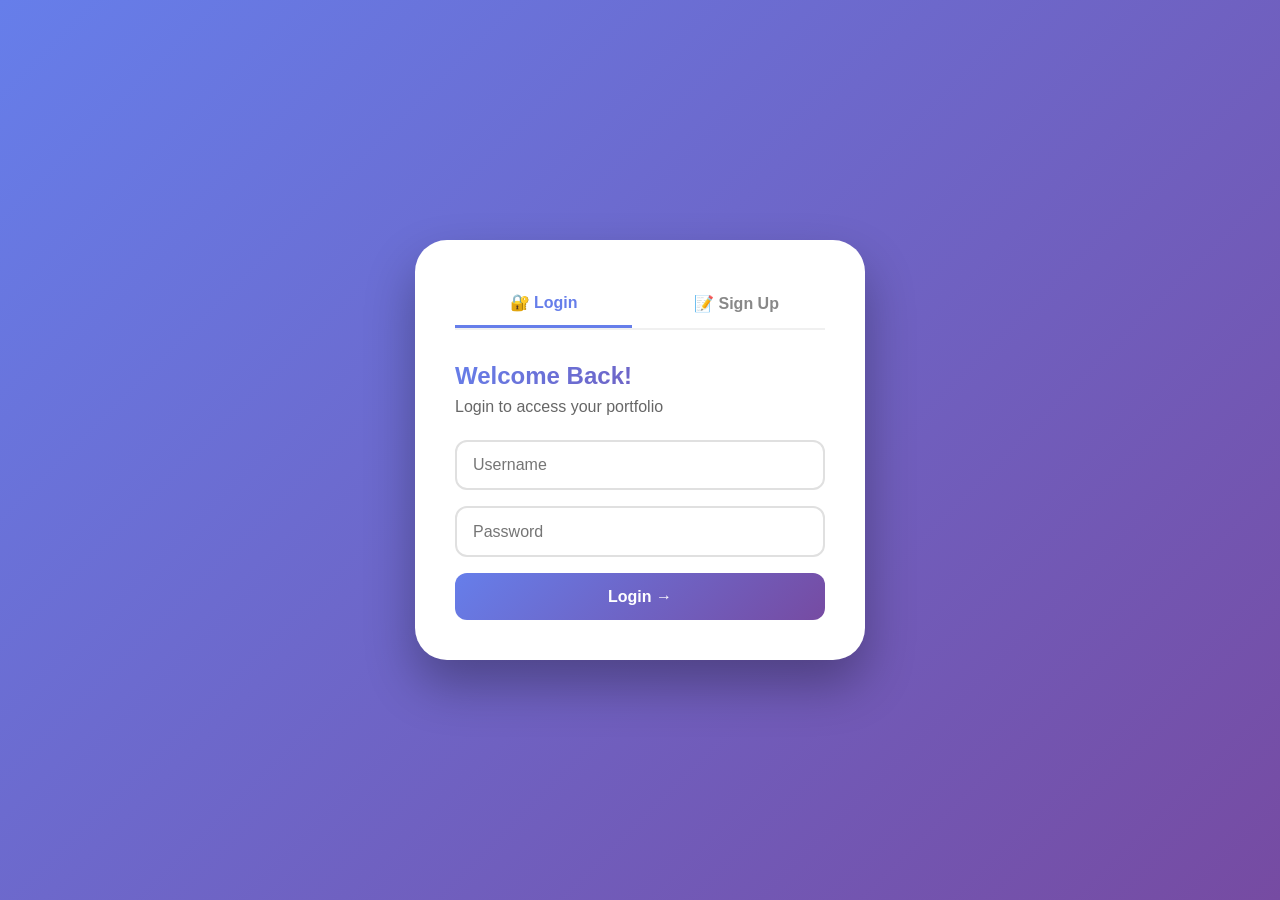
==== dashboard.html @ aa543118 "Update dashboard.html" ====
<!DOCTYPE html>
<html lang="en">
<head>
    <meta charset="UTF-8">
    <meta name="viewport" content="width=device-width, initial-scale=1.0">
    <title>My Dashboard | Student Portfolio Hub</title>
    <link rel="stylesheet" href="style.css">
    <style>
        .my-profile-container {
            max-width: 900px;
            margin: 0 auto;
            padding: 6rem 2rem 2rem;
        }
        .profile-cover {
            background: linear-gradient(135deg, #667eea, #764ba2);
            border-radius: 24px;
            padding: 2rem;
            color: white;
            text-align: center;
            margin-bottom: 2rem;
            position: relative;
            overflow: hidden;
        }
        .profile-cover::before {
            content: '';
            position: absolute;
            width: 200%;
            height: 200%;
            background: radial-gradient(circle, rgba(255,255,255,0.1) 1px, transparent 1px);
            background-size: 40px 40px;
            animation: moveBackground 20s linear infinite;
        }
        @keyframes moveBackground {
            0% { transform: translate(0,0); }
            100% { transform: translate(40px,40px); }
        }
        .profile-large-avatar {
            width: 150px;
            height: 150px;
            background: rgba(255,255,255,0.2);
            border-radius: 50%;
            display: flex;
            align-items: center;
            justify-content: center;
            font-size: 3.5rem;
            font-weight: bold;
            margin: 0 auto 1rem;
            border: 4px solid white;
            object-fit: cover;
            position: relative;
            z-index: 1;
        }
        .profile-stats {
            display: flex;
            justify-content: center;
            gap: 2rem;
            margin-top: 1rem;
            flex-wrap: wrap;
            position: relative;
            z-index: 1;
        }
        .stat-box {
            background: rgba(255,255,255,0.15);
            padding: 0.5rem 1.5rem;
            border-radius: 40px;
            text-align: center;
        }
        .stat-number {
            font-size: 1.5rem;
            font-weight: bold;
        }
        .section-card {
            background: white;
            border-radius: 20px;
            padding: 1.5rem;
            margin-bottom: 1.5rem;
            box-shadow: 0 5px 20px rgba(0,0,0,0.08);
            transition: transform 0.3s;
        }
        .section-card:hover {
            transform: translateY(-5px);
        }
        .section-title {
            color: #667eea;
            margin-bottom: 1rem;
            padding-bottom: 0.5rem;
            border-bottom: 2px solid #f0f0f0;
            display: flex;
            align-items: center;
            gap: 0.5rem;
        }
        .project-card {
            background: #f8fafc;
            padding: 1rem;
            border-radius: 12px;
            margin-bottom: 1rem;
            border-left: 4px solid #667eea;
        }
        .achievement-badge {
            display: inline-block;
            background: #fef3c7;
            padding: 0.4rem 1rem;
            border-radius: 20px;
            margin: 0.3rem;
            font-size: 0.85rem;
        }
        .contact-info {
            display: flex;
            align-items: center;
            gap: 1rem;
            flex-wrap: wrap;
            background: #f8fafc;
            padding: 1rem;
            border-radius: 12px;
        }
        .action-buttons {
            display: flex;
            gap: 1rem;
            justify-content: center;
            margin-top: 1rem;
        }
        .btn-edit, .btn-view-students {
            display: inline-block;
            padding: 0.8rem 1.5rem;
            border-radius: 40px;
            text-decoration: none;
            font-weight: 600;
            transition: transform 0.2s;
        }
        .btn-edit {
            background: white;
            color: #667eea;
            border: 2px solid white;
        }
        .btn-view-students {
            background: rgba(255,255,255,0.2);
            color: white;
            border: 2px solid white;
        }
        .btn-edit:hover, .btn-view-students:hover {
            transform: translateY(-2px);
        }
        @media (max-width: 768px) {
            .my-profile-container {
                padding: 5rem 1rem 1rem;
            }
            .profile-stats {
                gap: 1rem;
            }
        }
    </style>
</head>
<body>
    <nav>
        <div class="nav-container">
            <div class="logo">🎓 My Portfolio</div>
            <ul class="nav-links">
                <li><a href="dashboard.html">🏠 My Profile</a></li>
                <li><a href="students.html">👥 All Students</a></li>
                <li><a href="editor.html">✏️ Edit Portfolio</a></li>
                <li><a href="messaging.html">💬 Messages</a></li>
                <li><span class="user-badge" id="userNameDisplay"></span></li>
                <li><button id="logoutBtn" class="btn-logout">🚪 Logout</button></li>
            </ul>
            <div class="hamburger"><span></span><span></span><span></span></div>
        </div>
    </nav>
    
    <div class="my-profile-container">
        <div id="profileContent">
            <div style="text-align:center; padding:3rem;">
                <span class="loading-spinner"></span> Loading your profile...
            </div>
        </div>
    </div>
    
    <script>
        const API_URL = "https://api.sheetbest.com/sheets/54f68e59-9aa4-4e67-b267-1a4241a9a9df";
        
        const currentUser = JSON.parse(localStorage.getItem('currentUser'));
        if (!currentUser) window.location.href = 'index.html';
        document.getElementById('userNameDisplay').textContent = currentUser.fullname;
        
        function escapeHtml(text) {
            if (!text) return '';
            const div = document.createElement('div');
            div.textContent = text;
            return div.innerHTML;
        }
        
        async function loadMyProfile() {
            try {
                const response = await fetch(API_URL);
                const students = await response.json();
                const user = students.find(s => s.username === currentUser.username);
                
                if (!user) {
                    document.getElementById('profileContent').innerHTML = '<div class="section-card"><h2>❌ User Not Found</h2></div>';
                    return;
                }
                
                const skills = user.skills ? user.skills.split(',').map(s => s.trim()).filter(s => s) : [];
                const projects = user.projects ? JSON.parse(user.projects) : [];
                const achievements = user.achievements ? user.achievements.split(',').map(a => a.trim()).filter(a => a) : [];
                
                const avatarHtml = user.profilePicture && user.profilePicture.startsWith('data:')
                    ? `<img src="${user.profilePicture}" class="profile-large-avatar" style="object-fit:cover;">`
                    : `<div class="profile-large-avatar">${escapeHtml(user.fullname.charAt(0).toUpperCase())}</div>`;
                
                document.getElementById('profileContent').innerHTML = `
                    <div class="profile-cover">
                        ${avatarHtml}
                        <h1>${escapeHtml(user.fullname)}</h1>
                        <p>@${escapeHtml(user.username)}</p>
                        <div class="profile-stats">
                            <div class="stat-box"><div class="stat-number">${skills.length}</div><div>Skills</div></div>
                            <div class="stat-box"><div class="stat-number">${projects.length}</div><div>Projects</div></div>
                            <div class="stat-box"><div class="stat-number">${achievements.length}</div><div>Achievements</div></div>
                        </div>
                        <div class="action-buttons">
                            <a href="editor.html" class="btn-edit">✏️ Edit Portfolio</a>
                            <a href="students.html" class="btn-view-students">👥 View Other Students</a>
                        </div>
                    </div>
                    <div class="section-card">
                        <div class="section-title">📝 About Me</div>
                        <p>${escapeHtml(user.bio || 'No bio added yet.')}</p>
                        <div style="margin-top:1rem;"><strong>📍 Location:</strong> ${escapeHtml(user.location || 'Not specified')}</div>
                        <div><strong>📅 Joined:</strong> ${escapeHtml(user.createdAt || 'Recently')}</div>
                    </div>
                    <div class="section-card">
                        <div class="section-title">📧 Contact</div>
                        <div class="contact-info">✉️ ${escapeHtml(user.email)}</div>
                    </div>
                    <div class="section-card">
                        <div class="section-title">🛠️ Skills</div>
                        <div>${skills.length ? skills.map(s => `<span class="skill-tag">${escapeHtml(s)}</span>`).join('') : '<p>No skills added yet.</p>'}</div>
                    </div>
                    <div class="section-card">
                        <div class="section-title">🚀 Projects</div>
                        ${projects.length ? projects.map(p => `<div class="project-card"><h4>📌 ${escapeHtml(p.name)}</h4><p>${escapeHtml(p.desc)}</p></div>`).join('') : '<p>No projects added yet.</p>'}
                    </div>
                    <div class="section-card">
                        <div class="section-title">🏆 Achievements</div>
                        <div>${achievements.length ? achievements.map(a => `<span class="achievement-badge">🏅 ${escapeHtml(a)}</span>`).join('') : '<p>No achievements added yet.</p>'}</div>
                    </div>
                `;
            } catch(e) { console.error(e); }
        }
        
        document.getElementById('logoutBtn').onclick = () => {
            localStorage.removeItem('currentUser');
            window.location.href = 'index.html';
        };
        
        window.addEventListener('scroll', () => document.querySelector('nav').classList.toggle('scrolled', window.scrollY > 50));
        
        const hamburger = document.querySelector('.hamburger');
        const navLinks = document.querySelector('.nav-links');
        if (hamburger) {
            hamburger.onclick = () => {
                hamburger.classList.toggle('active');
                navLinks.classList.toggle('active');
            };
        }
        
        loadMyProfile();
    </script>
</body>
</html>
---- style.css ----
* {
    margin: 0;
    padding: 0;
    box-sizing: border-box;
}

body {
    font-family: 'Poppins', 'Segoe UI', sans-serif;
    line-height: 1.6;
    color: #2d2d2d;
    overflow-x: hidden;
    background: #fafafa;
}

::-webkit-scrollbar {
    width: 10px;
}
::-webkit-scrollbar-track {
    background: #f1f1f1;
}
::-webkit-scrollbar-thumb {
    background: linear-gradient(45deg, #667eea 0%, #764ba2 100%);
    border-radius: 5px;
}

nav {
    position: fixed;
    top: 0;
    width: 100%;
    background: rgba(255, 255, 255, 0.96);
    backdrop-filter: blur(10px);
    z-index: 1000;
    padding: 1rem 0;
    box-shadow: 0 2px 20px rgba(0,0,0,0.08);
    transition: all 0.3s ease;
}

nav.scrolled {
    padding: 0.7rem 0;
    background: white;
    box-shadow: 0 2px 25px rgba(0,0,0,0.1);
}

.nav-container {
    max-width: 1200px;
    margin: 0 auto;
    display: flex;
    justify-content: space-between;
    align-items: center;
    padding: 0 2rem;
}

.logo {
    font-size: 1.5rem;
    font-weight: 700;
    background: linear-gradient(135deg, #667eea 0%, #764ba2 100%);
    -webkit-background-clip: text;
    -webkit-text-fill-color: transparent;
    background-clip: text;
}

.nav-links {
    display: flex;
    list-style: none;
    gap: 2rem;
    align-items: center;
}

.nav-links a {
    text-decoration: none;
    color: #2d2d2d;
    font-weight: 500;
    transition: color 0.3s ease;
}

.nav-links a:hover {
    color: #667eea;
}

.user-badge {
    background: #f0eef7;
    padding: 0.4rem 1rem;
    border-radius: 30px;
    font-weight: 500;
    color: #5a4fcf;
}

.btn-logout {
    background: #fee2e2;
    border: none;
    padding: 0.4rem 1.2rem;
    border-radius: 30px;
    cursor: pointer;
    color: #dc2626;
    font-weight: 500;
    transition: 0.2s;
}

.btn-logout:hover {
    background: #fecaca;
}

.hamburger {
    display: none;
    flex-direction: column;
    cursor: pointer;
    gap: 5px;
}

.hamburger span {
    width: 25px;
    height: 3px;
    background: #2d2d2d;
    transition: 0.3s;
    border-radius: 2px;
}

.container {
    max-width: 1200px;
    margin: 0 auto;
    padding: 2rem;
}

.card {
    background: white;
    border-radius: 24px;
    padding: 1.5rem;
    box-shadow: 0 10px 30px rgba(0,0,0,0.1);
    margin-bottom: 1.5rem;
}

.card-header {
    display: flex;
    align-items: center;
    gap: 1rem;
    padding-bottom: 1rem;
    border-bottom: 2px solid #f0f0f0;
}

.avatar {
    width: 60px;
    height: 60px;
    background: linear-gradient(135deg, #667eea, #764ba2);
    border-radius: 50%;
    display: flex;
    align-items: center;
    justify-content: center;
    font-size: 1.8rem;
    font-weight: bold;
    color: white;
}

.students-grid {
    display: grid;
    grid-template-columns: repeat(auto-fill, minmax(320px, 1fr));
    gap: 1.5rem;
}

.student-card {
    background: white;
    border-radius: 20px;
    padding: 1.5rem;
    text-align: center;
    cursor: pointer;
    transition: transform 0.3s, box-shadow 0.3s;
    box-shadow: 0 5px 20px rgba(0,0,0,0.1);
}

.student-card:hover {
    transform: translateY(-5px);
    box-shadow: 0 15px 35px rgba(0,0,0,0.15);
}

.student-avatar {
    width: 80px;
    height: 80px;
    background: linear-gradient(135deg, #667eea, #764ba2);
    border-radius: 50%;
    display: flex;
    align-items: center;
    justify-content: center;
    font-size: 2rem;
    font-weight: bold;
    color: white;
    margin: 0 auto 1rem;
    object-fit: cover;
}

.search-container {
    margin-bottom: 2rem;
}

.search-input {
    width: 100%;
    max-width: 500px;
    padding: 1rem 1.5rem;
    border: 2px solid #e2e8f0;
    border-radius: 50px;
    font-size: 1rem;
    outline: none;
    transition: all 0.3s;
}

.search-input:focus {
    border-color: #667eea;
    box-shadow: 0 0 0 3px rgba(102,126,234,0.2);
}

.skill-tag {
    display: inline-block;
    background: #e0e7ff;
    padding: 0.3rem 0.8rem;
    border-radius: 20px;
    font-size: 0.8rem;
    margin: 0.2rem;
    color: #4f46e5;
}

.loading-spinner {
    display: inline-block;
    width: 18px;
    height: 18px;
    border: 2px solid #e2e8f0;
    border-radius: 50%;
    border-top-color: #667eea;
    animation: spin 0.8s linear infinite;
    margin-right: 8px;
}

@keyframes spin {
    to { transform: rotate(360deg); }
}

@media (max-width: 768px) {
    .nav-links {
        position: fixed;
        left: -100%;
        top: 70px;
        flex-direction: column;
        background: white;
        width: 100%;
        text-align: center;
        transition: 0.3s;
        padding: 2rem 0;
        gap: 1.5rem;
        box-shadow: 0 10px 20px rgba(0,0,0,0.1);
    }
    .nav-links.active {
        left: 0;
    }
    .hamburger {
        display: flex;
    }
    .hamburger.active span:nth-child(1) {
        transform: rotate(45deg) translate(5px, 5px);
    }
    .hamburger.active span:nth-child(2) {
        opacity: 0;
    }
    .hamburger.active span:nth-child(3) {
        transform: rotate(-45deg) translate(7px, -6px);
    }
    .container {
        padding: 1rem;
    }
    .students-grid {
        grid-template-columns: 1fr;
    }
}

.modal {
    display: none;
    position: fixed;
    z-index: 9999;
    left: 0;
    top: 0;
    width: 100%;
    height: 100%;
    
    /* DARK BACKGROUND */
    background-color: rgba(0, 0, 0, 0.6);

    /* CENTER CONTENT */
    display: flex;
    align-items: center;
    justify-content: center;
}

.modal-content {
    background: #fff;
    padding: 20px;
    border-radius: 20px;
    width: 90%;
    max-width: 500px;
    max-height: 80vh;
    overflow-y: auto;
}

.modal {
    display: none;
    position: fixed;
    z-index: 9999;
    left: 0;
    top: 0;
    width: 100%;
    height: 100%;
    
    background: rgba(0, 0, 0, 0.6);

    display: flex;
    align-items: center;
    justify-content: center;
}

.modal-content {
    background: white;
    padding: 20px;
    border-radius: 20px;
    width: 90%;
    max-width: 500px;
    max-height: 80vh;
    overflow-y: auto;
}
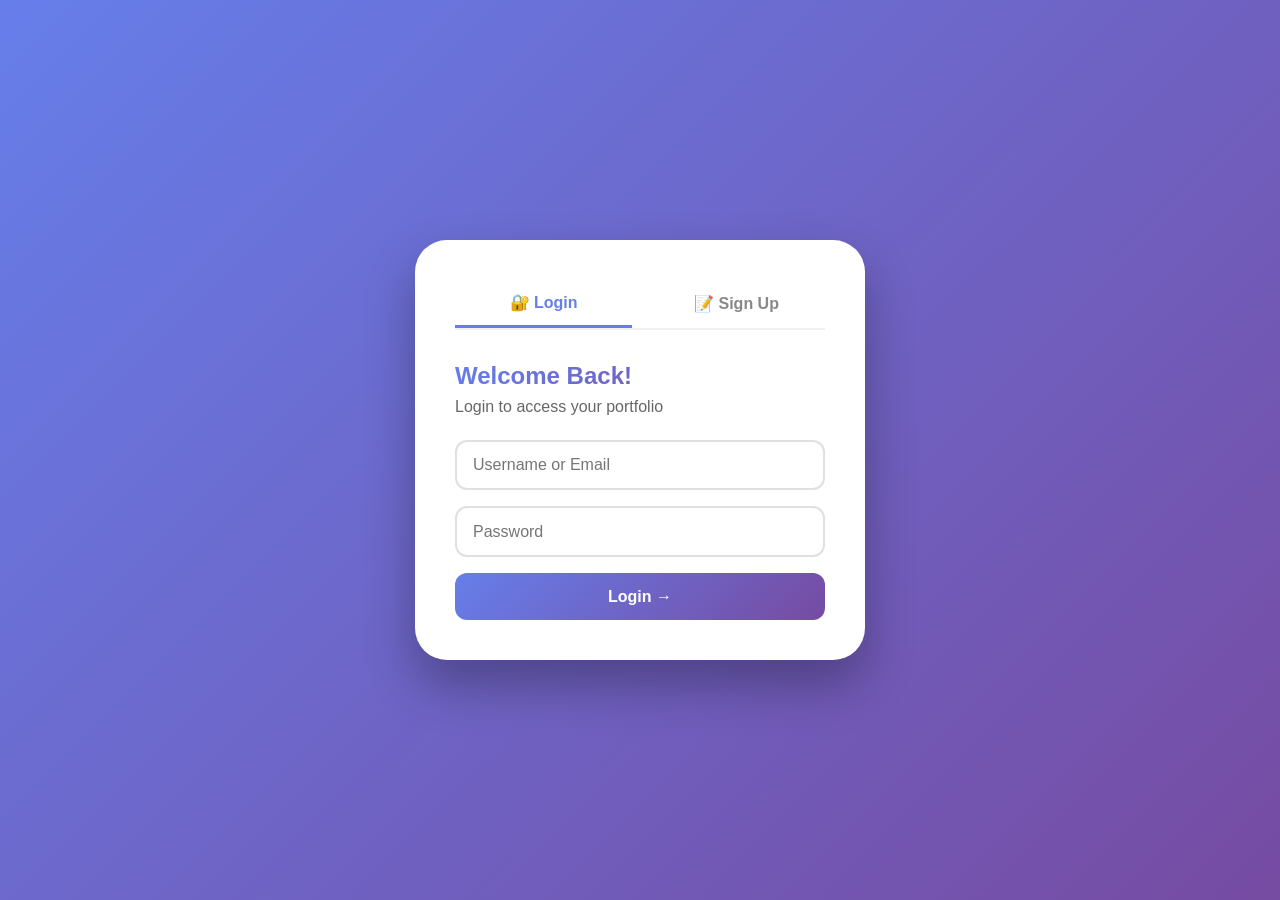
==== commit bc444edf: "Update dashboard.html" ====
--- a/dashboard.html
+++ b/dashboard.html
@@ -175,7 +175,7 @@
     </div>
     
     <script>
-        const API_URL = "https://api.sheetbest.com/sheets/54f68e59-9aa4-4e67-b267-1a4241a9a9df";
+        const API_URL = "https://script.google.com/macros/s/AKfycbxXGFt5zbz58r7Y_yMdQfzCS2K2R7pbeC_pqi8zQnr0ZMiCVlK7xg5KbSzENQ1SPwGZ/exec";
         
         const currentUser = JSON.parse(localStorage.getItem('currentUser'));
         if (!currentUser) window.location.href = 'index.html';
@@ -206,6 +206,9 @@
                 const avatarHtml = user.profilePicture && user.profilePicture.startsWith('data:')
                     ? `<img src="${user.profilePicture}" class="profile-large-avatar" style="object-fit:cover;">`
                     : `<div class="profile-large-avatar">${escapeHtml(user.fullname.charAt(0).toUpperCase())}</div>`;
+                
+                // FIXED: Use 'aboutme' instead of 'bio' to match your sheet
+                const bioText = user.aboutme || user.bio || 'No bio added yet.';
                 
                 document.getElementById('profileContent').innerHTML = `
                     <div class="profile-cover">
@@ -224,7 +227,7 @@
                     </div>
                     <div class="section-card">
                         <div class="section-title">📝 About Me</div>
-                        <p>${escapeHtml(user.bio || 'No bio added yet.')}</p>
+                        <p>${escapeHtml(bioText)}</p>
                         <div style="margin-top:1rem;"><strong>📍 Location:</strong> ${escapeHtml(user.location || 'Not specified')}</div>
                         <div><strong>📅 Joined:</strong> ${escapeHtml(user.createdAt || 'Recently')}</div>
                     </div>
@@ -245,7 +248,10 @@
                         <div>${achievements.length ? achievements.map(a => `<span class="achievement-badge">🏅 ${escapeHtml(a)}</span>`).join('') : '<p>No achievements added yet.</p>'}</div>
                     </div>
                 `;
-            } catch(e) { console.error(e); }
+            } catch(e) { 
+                console.error(e);
+                document.getElementById('profileContent').innerHTML = '<div class="section-card"><h2>❌ Error loading profile</h2><p>Please try again later.</p></div>';
+            }
         }
         
         document.getElementById('logoutBtn').onclick = () => {
--- a/style.css
+++ b/style.css
@@ -229,6 +229,88 @@
 
 @keyframes spin {
     to { transform: rotate(360deg); }
+}
+
+/* Additional styles for dashboard and editor */
+.profile-large-avatar {
+    width: 150px;
+    height: 150px;
+    background: rgba(255,255,255,0.2);
+    border-radius: 50%;
+    display: flex;
+    align-items: center;
+    justify-content: center;
+    font-size: 3.5rem;
+    font-weight: bold;
+    margin: 0 auto 1rem;
+    border: 4px solid white;
+    object-fit: cover;
+    position: relative;
+    z-index: 1;
+}
+
+.btn-edit, .btn-view-students, .btn-secondary, .btn-primary {
+    display: inline-block;
+    padding: 0.8rem 1.5rem;
+    border-radius: 40px;
+    text-decoration: none;
+    font-weight: 600;
+    transition: transform 0.2s;
+    cursor: pointer;
+    border: none;
+}
+
+.btn-edit {
+    background: white;
+    color: #667eea;
+    border: 2px solid white;
+}
+
+.btn-view-students {
+    background: rgba(255,255,255,0.2);
+    color: white;
+    border: 2px solid white;
+}
+
+.btn-secondary {
+    background: #e2e8f0;
+    color: #4a5568;
+}
+
+.btn-primary {
+    background: linear-gradient(135deg, #667eea, #764ba2);
+    color: white;
+}
+
+.btn-edit:hover, .btn-view-students:hover, .btn-secondary:hover, .btn-primary:hover {
+    transform: translateY(-2px);
+}
+
+.project-card {
+    background: #f8fafc;
+    padding: 1rem;
+    border-radius: 12px;
+    margin-bottom: 1rem;
+    border-left: 4px solid #667eea;
+}
+
+.achievement-badge {
+    display: inline-block;
+    background: #fef3c7;
+    padding: 0.4rem 1rem;
+    border-radius: 20px;
+    margin: 0.3rem;
+    font-size: 0.85rem;
+}
+
+.contact-info {
+    display: flex;
+    align-items: center;
+    gap: 1rem;
+    flex-wrap: wrap;
+    background: #f8fafc;
+    padding: 1rem;
+    border-radius: 12px;
 }
 
 @media (max-width: 768px) {
@@ -267,57 +349,3 @@
         grid-template-columns: 1fr;
     }
 }
-
-.modal {
-    display: none;
-    position: fixed;
-    z-index: 9999;
-    left: 0;
-    top: 0;
-    width: 100%;
-    height: 100%;
-    
-    /* DARK BACKGROUND */
-    background-color: rgba(0, 0, 0, 0.6);
-
-    /* CENTER CONTENT */
-    display: flex;
-    align-items: center;
-    justify-content: center;
-}
-
-.modal-content {
-    background: #fff;
-    padding: 20px;
-    border-radius: 20px;
-    width: 90%;
-    max-width: 500px;
-    max-height: 80vh;
-    overflow-y: auto;
-}
-
-.modal {
-    display: none;
-    position: fixed;
-    z-index: 9999;
-    left: 0;
-    top: 0;
-    width: 100%;
-    height: 100%;
-    
-    background: rgba(0, 0, 0, 0.6);
-
-    display: flex;
-    align-items: center;
-    justify-content: center;
-}
-
-.modal-content {
-    background: white;
-    padding: 20px;
-    border-radius: 20px;
-    width: 90%;
-    max-width: 500px;
-    max-height: 80vh;
-    overflow-y: auto;
-}
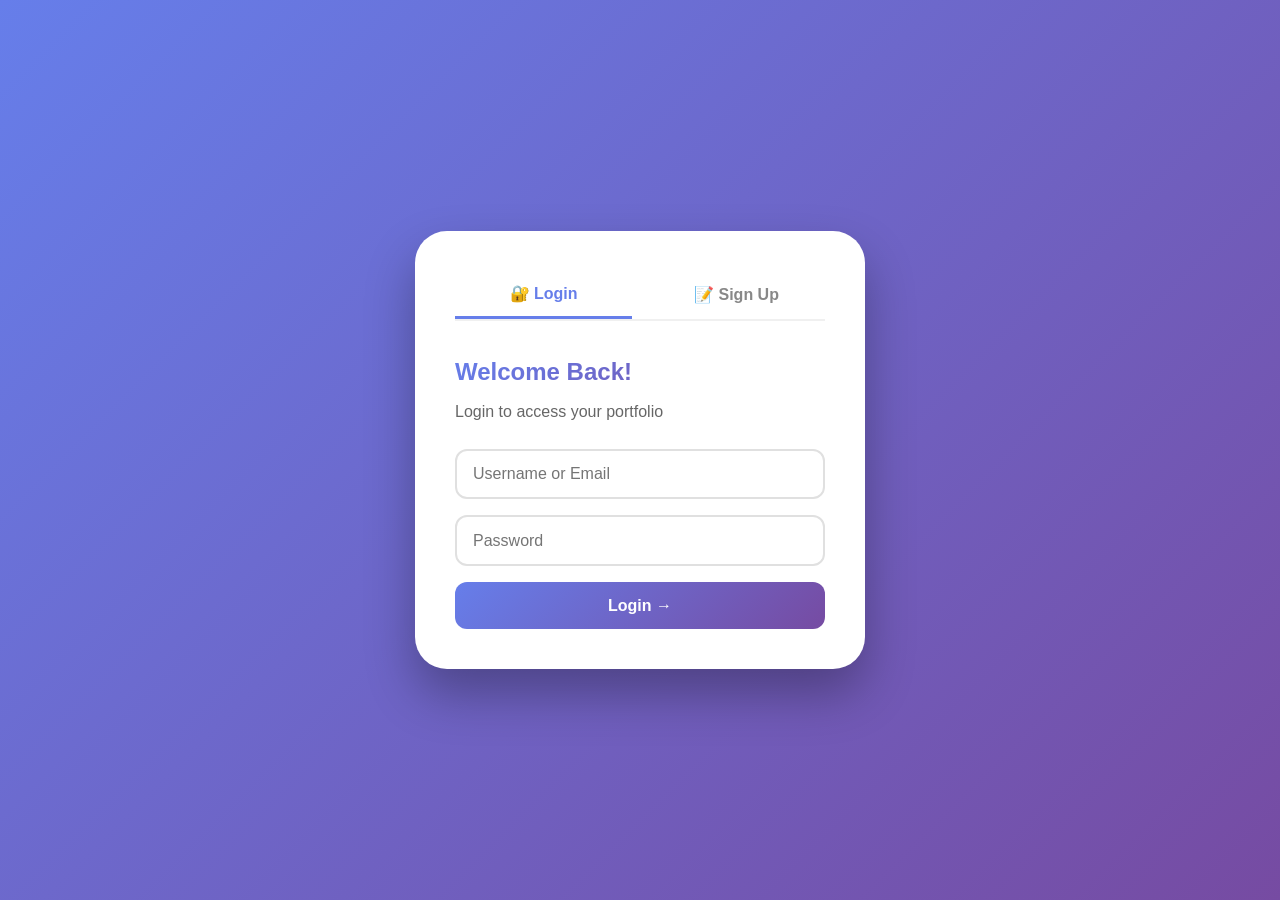
==== commit 43aa56b6: "Add files via upload" ====
--- a/dashboard.html
+++ b/dashboard.html
@@ -175,7 +175,7 @@
     </div>
     
     <script>
-        const API_URL = "https://script.google.com/macros/s/AKfycbxXGFt5zbz58r7Y_yMdQfzCS2K2R7pbeC_pqi8zQnr0ZMiCVlK7xg5KbSzENQ1SPwGZ/exec";
+        const API_URL = "https://api.sheetbest.com/sheets/54f68e59-9aa4-4e67-b267-1a4241a9a9df";
         
         const currentUser = JSON.parse(localStorage.getItem('currentUser'));
         if (!currentUser) window.location.href = 'index.html';
